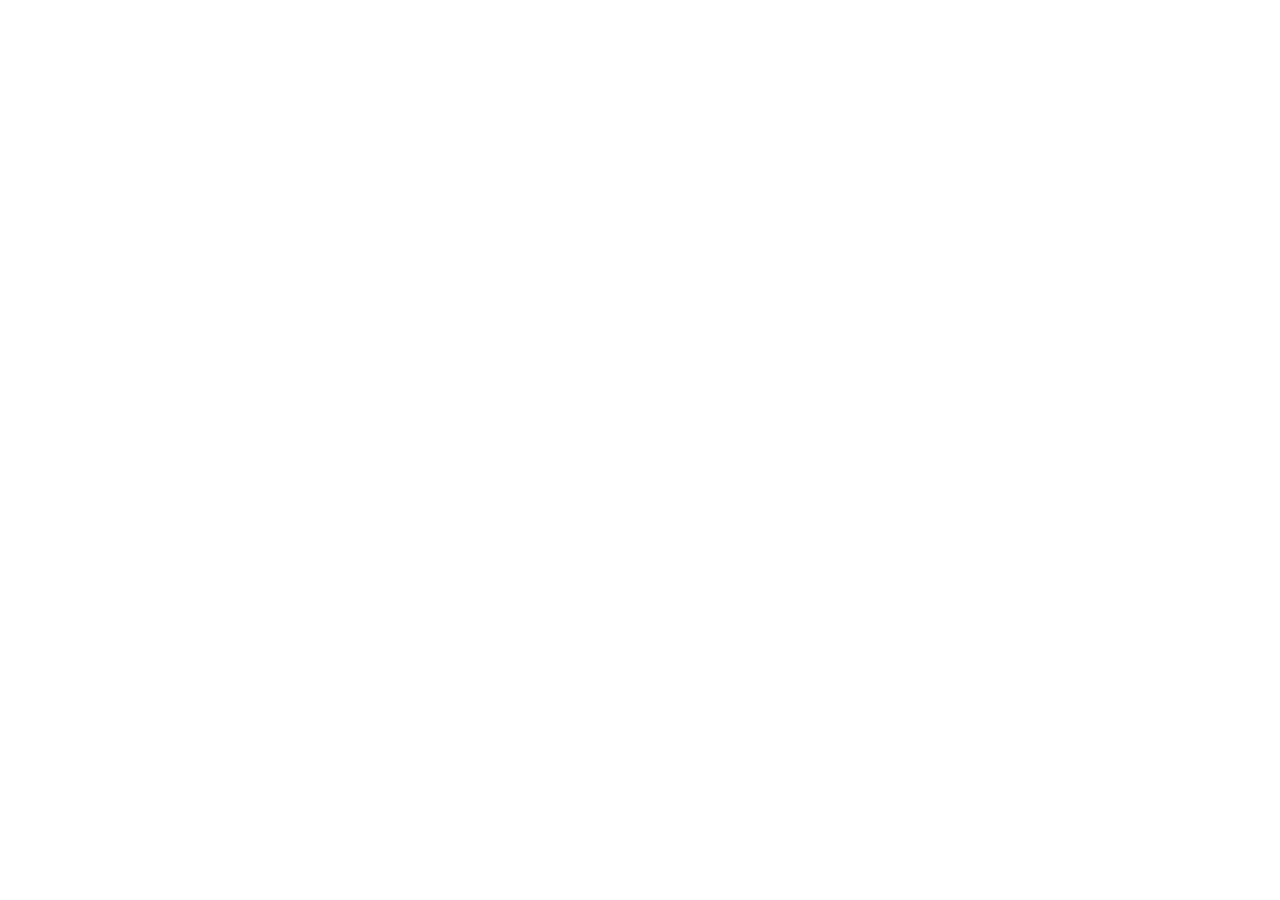
==== index.html @ b27931a9 "Init : création du dépôt, arborescence des fichiers et structure HTML de base" ====
<!DOCTYPE html>
<html lang="fr">
<head>
    <meta charset="UTF-8">
    <meta name="viewport" content="width=device-width, initial-scale=1.0">
    <title>AfriTalent — Accueil</title>
    <!-- Bootstrap 5 via CDN : feuille de style -->
    <link
    href="https://cdn.jsdelivr.net/npm/bootstrap@5.3.0/dist/css/bootstrap.min.css"
    rel="stylesheet">
    <!-- Votre feuille de style personnelle -->
    <link rel="stylesheet" href="css/style.css">
</head>
<body>
    <!-- Le contenu de la page sera ajoute ici -->
    <!-- Bootstrap 5 via CDN : script JavaScript -->
    <script
    src="https://cdn.jsdelivr.net/npm/bootstrap@5.3.0/dist/js/bootstrap.bundle.min.js"
    ></script>
    <!-- Votre script JavaScript -->
    <script src="js/main.js"></script>
 </body>
</html>
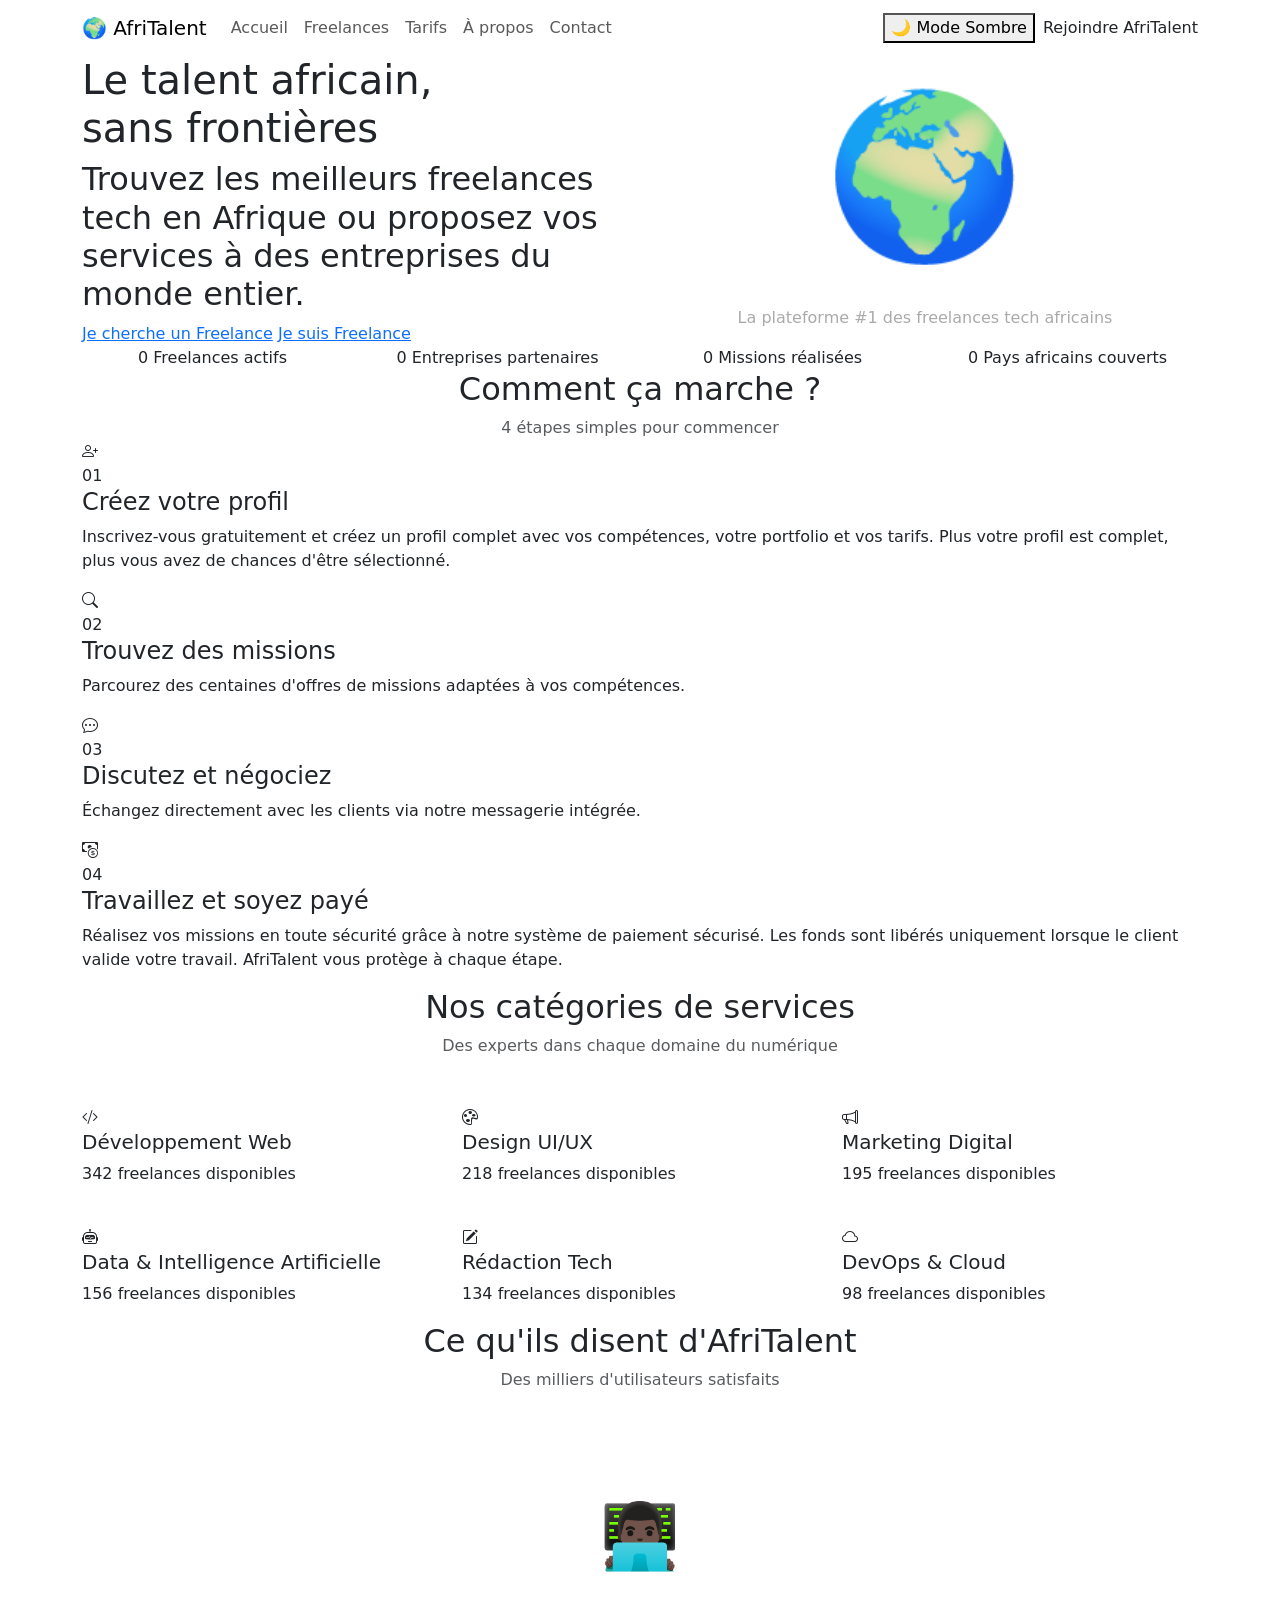
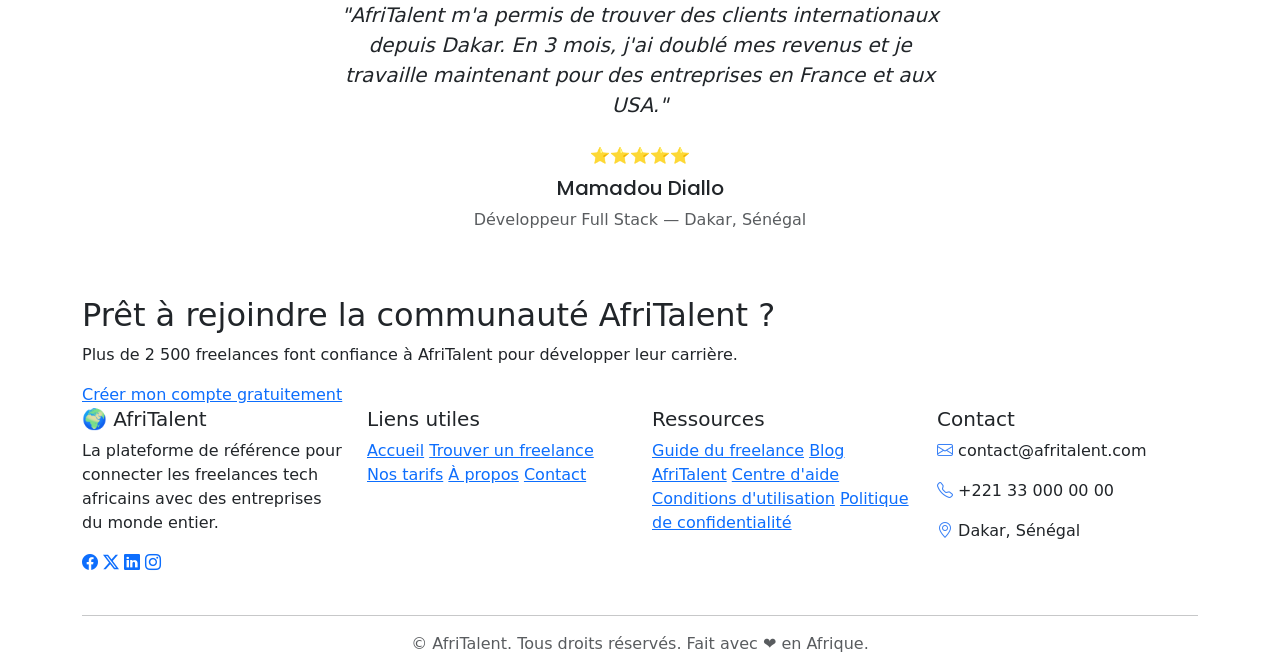
==== commit 337f465b: "test commit" ====
--- a/index.html
+++ b/index.html
@@ -2,22 +2,404 @@
 <html lang="fr">
 <head>
     <meta charset="UTF-8">
+    <!-- Viewport pour que le site soit responsive sur mobile -->
     <meta name="viewport" content="width=device-width, initial-scale=1.0">
-    <title>AfriTalent — Accueil</title>
-    <!-- Bootstrap 5 via CDN : feuille de style -->
-    <link
-    href="https://cdn.jsdelivr.net/npm/bootstrap@5.3.0/dist/css/bootstrap.min.css"
-    rel="stylesheet">
-    <!-- Votre feuille de style personnelle -->
+    <title>AfriTalent - La plateforme des freelances tech en Afrique</title>
+
+    <!-- Bootstrap 5 CSS (framework de mise en page) -->
+    <link href="https://cdn.jsdelivr.net/npm/bootstrap@5.3.0/dist/css/bootstrap.min.css" rel="stylesheet">
+    <!-- Bootstrap Icons (icônes) -->
+    <link href="https://cdn.jsdelivr.net/npm/bootstrap-icons@1.10.0/font/bootstrap-icons.css" rel="stylesheet">
+    <!-- Google Fonts : Poppins pour les titres, Open Sans pour le texte -->
+    <link href="https://fonts.googleapis.com/css2?family=Poppins:wght@400;600;700&family=Open+Sans:wght@400;500&display=swap" rel="stylesheet">
+    <!-- Notre feuille de style personnalisée -->
     <link rel="stylesheet" href="css/style.css">
 </head>
+
 <body>
-    <!-- Le contenu de la page sera ajoute ici -->
-    <!-- Bootstrap 5 via CDN : script JavaScript -->
-    <script
-    src="https://cdn.jsdelivr.net/npm/bootstrap@5.3.0/dist/js/bootstrap.bundle.min.js"
-    ></script>
-    <!-- Votre script JavaScript -->
+
+    <!-- ===========================
+         NAVBAR (barre de navigation)
+    =========================== -->
+    <nav class="navbar navbar-expand-lg">
+        <div class="container">
+            <!-- Logo -->
+            <a class="navbar-brand" href="index.html">
+                🌍 AfriTalent
+            </a>
+
+            <!-- Bouton hamburger pour mobile -->
+            <button class="navbar-toggler" type="button" data-bs-toggle="collapse" data-bs-target="#menuNav">
+                <span class="navbar-toggler-icon"></span>
+            </button>
+
+            <!-- Liens de navigation -->
+            <div class="collapse navbar-collapse" id="menuNav">
+                <ul class="navbar-nav me-auto">
+                    <li class="nav-item">
+                        <a class="nav-link" href="index.html">Accueil</a>
+                    </li>
+                    <li class="nav-item">
+                        <a class="nav-link" href="freelances.html">Freelances</a>
+                    </li>
+                    <li class="nav-item">
+                        <a class="nav-link" href="tarifs.html">Tarifs</a>
+                    </li>
+                    <li class="nav-item">
+                        <a class="nav-link" href="about.html">À propos</a>
+                    </li>
+                    <li class="nav-item">
+                        <a class="nav-link" href="contact.html">Contact</a>
+                    </li>
+                </ul>
+
+                <!-- Partie droite de la navbar -->
+                <div class="d-flex align-items-center gap-2">
+                    <!-- Bouton dark mode -->
+                    <button id="btn-dark-mode">🌙 Mode Sombre</button>
+                    <!-- Bouton CTA -->
+                    <a href="#" class="nav-link btn-rejoindre">Rejoindre AfriTalent</a>
+                </div>
+            </div>
+        </div>
+    </nav>
+
+
+    <!-- ===========================
+         SECTION HERO (bandeau principal)
+    =========================== -->
+    <section class="hero">
+        <div class="container">
+            <div class="row align-items-center">
+                <!-- Texte à gauche -->
+                <div class="col-lg-6">
+                    <h1>
+                        Le talent africain,<br>
+                        <span>sans frontières</span>
+                    </h1>
+                    <h2>
+                        Trouvez les meilleurs freelances tech en Afrique ou proposez vos services à des entreprises du monde entier.
+                    </h2>
+                    <!-- Deux boutons CTA -->
+                    <div>
+                        <a href="freelances.html" class="btn-principal">Je cherche un Freelance</a>
+                        <a href="#" class="btn-secondaire">Je suis Freelance</a>
+                    </div>
+                </div>
+
+                <!-- Image / illustration à droite -->
+                <div class="col-lg-6 text-center">
+                    <!-- On utilise une image SVG simple comme illustration -->
+                    <div style="font-size: 10rem;">🌍</div>
+                    <p style="color: #AAAAAA; margin-top: 10px;">La plateforme #1 des freelances tech africains</p>
+                </div>
+            </div>
+        </div>
+    </section>
+
+
+    <!-- ===========================
+         SECTION STATISTIQUES ANIMÉES
+    =========================== -->
+    <section class="stats">
+        <div class="container">
+            <div class="row text-center">
+
+                <!-- Statistique 1 -->
+                <div class="col-6 col-md-3 stat-boite">
+                    <!-- data-valeur = valeur cible pour l'animation JavaScript -->
+                    <span class="chiffre" data-valeur="2500">0</span>
+                    <span class="label">Freelances actifs</span>
+                </div>
+
+                <!-- Statistique 2 -->
+                <div class="col-6 col-md-3 stat-boite">
+                    <span class="chiffre" data-valeur="800">0</span>
+                    <span class="label">Entreprises partenaires</span>
+                </div>
+
+                <!-- Statistique 3 -->
+                <div class="col-6 col-md-3 stat-boite">
+                    <span class="chiffre" data-valeur="12000">0</span>
+                    <span class="label">Missions réalisées</span>
+                </div>
+
+                <!-- Statistique 4 -->
+                <div class="col-6 col-md-3 stat-boite">
+                    <span class="chiffre" data-valeur="15">0</span>
+                    <span class="label">Pays africains couverts</span>
+                </div>
+            </div>
+        </div>
+    </section>
+
+
+    <!-- ===========================
+         SECTION "COMMENT ÇA MARCHE"
+         Disposition en grille simple
+    =========================== -->
+    <section class="section-comment">
+        <div class="container">
+            <!-- Titre de section -->
+            <h2 class="titre-section text-center">Comment ça marche ?</h2>
+            <p class="text-center text-muted mb-0">4 étapes simples pour commencer</p>
+
+            <!-- Grille des étapes -->
+            <div class="bento-grid">
+
+                <!-- Étape 1 - Grande carte -->
+                <div class="bento-carte grande">
+                    <span class="icone"><i class="bi bi-person-plus"></i></span>
+                    <div class="numero">01</div>
+                    <h4>Créez votre profil</h4>
+                    <p>Inscrivez-vous gratuitement et créez un profil complet avec vos compétences, votre portfolio et vos tarifs. Plus votre profil est complet, plus vous avez de chances d'être sélectionné.</p>
+                </div>
+
+                <!-- Étape 2 -->
+                <div class="bento-carte">
+                    <span class="icone"><i class="bi bi-search"></i></span>
+                    <div class="numero">02</div>
+                    <h4>Trouvez des missions</h4>
+                    <p>Parcourez des centaines d'offres de missions adaptées à vos compétences.</p>
+                </div>
+
+                <!-- Étape 3 -->
+                <div class="bento-carte">
+                    <span class="icone"><i class="bi bi-chat-dots"></i></span>
+                    <div class="numero">03</div>
+                    <h4>Discutez et négociez</h4>
+                    <p>Échangez directement avec les clients via notre messagerie intégrée.</p>
+                </div>
+
+                <!-- Étape 4 - Grande carte -->
+                <div class="bento-carte grande">
+                    <span class="icone"><i class="bi bi-cash-coin"></i></span>
+                    <div class="numero">04</div>
+                    <h4>Travaillez et soyez payé</h4>
+                    <p>Réalisez vos missions en toute sécurité grâce à notre système de paiement sécurisé. Les fonds sont libérés uniquement lorsque le client valide votre travail. AfriTalent vous protège à chaque étape.</p>
+                </div>
+
+            </div>
+        </div>
+    </section>
+
+
+    <!-- ===========================
+         SECTION CATÉGORIES DE SERVICES
+    =========================== -->
+    <section class="section-categories section-padding">
+        <div class="container">
+            <h2 class="titre-section text-center">Nos catégories de services</h2>
+            <p class="text-center text-muted mb-5">Des experts dans chaque domaine du numérique</p>
+
+            <!-- Grille Bootstrap : 3 colonnes sur desktop, 2 sur tablette, 1 sur mobile -->
+            <div class="row g-4">
+
+                <!-- Catégorie 1 -->
+                <div class="col-12 col-md-6 col-lg-4">
+                    <div class="categorie-carte">
+                        <span class="icone-cat"><i class="bi bi-code-slash"></i></span>
+                        <h5>Développement Web</h5>
+                        <p class="nb-freelances">342 freelances disponibles</p>
+                    </div>
+                </div>
+
+                <!-- Catégorie 2 -->
+                <div class="col-12 col-md-6 col-lg-4">
+                    <div class="categorie-carte">
+                        <span class="icone-cat"><i class="bi bi-palette"></i></span>
+                        <h5>Design UI/UX</h5>
+                        <p class="nb-freelances">218 freelances disponibles</p>
+                    </div>
+                </div>
+
+                <!-- Catégorie 3 -->
+                <div class="col-12 col-md-6 col-lg-4">
+                    <div class="categorie-carte">
+                        <span class="icone-cat"><i class="bi bi-megaphone"></i></span>
+                        <h5>Marketing Digital</h5>
+                        <p class="nb-freelances">195 freelances disponibles</p>
+                    </div>
+                </div>
+
+                <!-- Catégorie 4 -->
+                <div class="col-12 col-md-6 col-lg-4">
+                    <div class="categorie-carte">
+                        <span class="icone-cat"><i class="bi bi-robot"></i></span>
+                        <h5>Data & Intelligence Artificielle</h5>
+                        <p class="nb-freelances">156 freelances disponibles</p>
+                    </div>
+                </div>
+
+                <!-- Catégorie 5 -->
+                <div class="col-12 col-md-6 col-lg-4">
+                    <div class="categorie-carte">
+                        <span class="icone-cat"><i class="bi bi-pencil-square"></i></span>
+                        <h5>Rédaction Tech</h5>
+                        <p class="nb-freelances">134 freelances disponibles</p>
+                    </div>
+                </div>
+
+                <!-- Catégorie 6 -->
+                <div class="col-12 col-md-6 col-lg-4">
+                    <div class="categorie-carte">
+                        <span class="icone-cat"><i class="bi bi-cloud"></i></span>
+                        <h5>DevOps & Cloud</h5>
+                        <p class="nb-freelances">98 freelances disponibles</p>
+                    </div>
+                </div>
+
+            </div>
+        </div>
+    </section>
+
+
+    <!-- ===========================
+         SECTION TÉMOIGNAGES (Carousel Bootstrap)
+    =========================== -->
+    <section class="section-padding section-grise">
+        <div class="container">
+            <h2 class="titre-section text-center">Ce qu'ils disent d'AfriTalent</h2>
+            <p class="text-center text-muted mb-5">Des milliers d'utilisateurs satisfaits</p>
+
+            <!-- Carousel Bootstrap -->
+            <div id="carouselTemoignages" class="carousel slide" data-bs-ride="carousel">
+                
+                <!-- Indicateurs (les petits points en bas) -->
+                <div class="carousel-indicators">
+                    <button type="button" data-bs-target="#carouselTemoignages" data-bs-slide-to="0" class="active"></button>
+                    <button type="button" data-bs-target="#carouselTemoignages" data-bs-slide-to="1"></button>
+                    <button type="button" data-bs-target="#carouselTemoignages" data-bs-slide-to="2"></button>
+                </div>
+
+                <!-- Contenu du carousel -->
+                <div class="carousel-inner">
+
+                    <!-- Témoignage 1 (actif = visible au départ) -->
+                    <div class="carousel-item active">
+                        <div class="text-center p-5" style="max-width: 700px; margin: 0 auto;">
+                            <div style="font-size: 4rem;">👨🏿‍💻</div>
+                            <p class="mt-3 mb-4 fs-5 fst-italic">"AfriTalent m'a permis de trouver des clients internationaux depuis Dakar. En 3 mois, j'ai doublé mes revenus et je travaille maintenant pour des entreprises en France et aux USA."</p>
+                            <div class="etoiles mb-2">⭐⭐⭐⭐⭐</div>
+                            <h5 style="font-family: 'Poppins', sans-serif;">Mamadou Diallo</h5>
+                            <p class="text-muted">Développeur Full Stack — Dakar, Sénégal</p>
+                        </div>
+                    </div>
+
+                    <!-- Témoignage 2 -->
+                    <div class="carousel-item">
+                        <div class="text-center p-5" style="max-width: 700px; margin: 0 auto;">
+                            <div style="font-size: 4rem;">👩🏾‍🎨</div>
+                            <p class="mt-3 mb-4 fs-5 fst-italic">"En tant que designer, j'avais du mal à trouver des clients. Depuis mon inscription sur AfriTalent, j'ai un portfolio solide et des missions régulières. La plateforme est simple et efficace."</p>
+                            <div class="etoiles mb-2">⭐⭐⭐⭐⭐</div>
+                            <h5 style="font-family: 'Poppins', sans-serif;">Aïcha Koné</h5>
+                            <p class="text-muted">Designer UI/UX — Abidjan, Côte d'Ivoire</p>
+                        </div>
+                    </div>
+
+                    <!-- Témoignage 3 -->
+                    <div class="carousel-item">
+                        <div class="text-center p-5" style="max-width: 700px; margin: 0 auto;">
+                            <div style="font-size: 4rem;">🏢</div>
+                            <p class="mt-3 mb-4 fs-5 fst-italic">"Nous avons trouvé un excellent développeur en moins de 48h. Le processus est rapide, les profils sont vérifiés et le système de paiement sécurisé nous a rassuré. On recommande !"</p>
+                            <div class="etoiles mb-2">⭐⭐⭐⭐⭐</div>
+                            <h5 style="font-family: 'Poppins', sans-serif;">TechCorp Africa</h5>
+                            <p class="text-muted">Entreprise cliente — Lagos, Nigeria</p>
+                        </div>
+                    </div>
+
+                </div>
+
+                <!-- Boutons précédent/suivant -->
+                <button class="carousel-control-prev" type="button" data-bs-target="#carouselTemoignages" data-bs-slide="prev">
+                    <span class="carousel-control-prev-icon"></span>
+                </button>
+                <button class="carousel-control-next" type="button" data-bs-target="#carouselTemoignages" data-bs-slide="next">
+                    <span class="carousel-control-next-icon"></span>
+                </button>
+
+            </div>
+        </div>
+    </section>
+
+
+    <!-- ===========================
+         SECTION APPEL À L'ACTION (CTA)
+    =========================== -->
+    <section class="section-cta">
+        <div class="container">
+            <h2>Prêt à rejoindre la communauté AfriTalent ?</h2>
+            <p>Plus de 2 500 freelances font confiance à AfriTalent pour développer leur carrière.</p>
+            <a href="#" class="btn-cta-blanc">Créer mon compte gratuitement</a>
+        </div>
+    </section>
+
+
+    <!-- ===========================
+         FOOTER (pied de page)
+    =========================== -->
+    <footer>
+        <div class="container">
+            <div class="row">
+
+                <!-- Colonne 1 : À propos d'AfriTalent -->
+                <div class="col-12 col-md-6 col-lg-3 mb-4">
+                    <h5>🌍 AfriTalent</h5>
+                    <p>La plateforme de référence pour connecter les freelances tech africains avec des entreprises du monde entier.</p>
+                    <!-- Icônes réseaux sociaux -->
+                    <div class="icones-sociaux mt-3">
+                        <a href="#" aria-label="Facebook"><i class="bi bi-facebook"></i></a>
+                        <a href="#" aria-label="Twitter"><i class="bi bi-twitter-x"></i></a>
+                        <a href="#" aria-label="LinkedIn"><i class="bi bi-linkedin"></i></a>
+                        <a href="#" aria-label="Instagram"><i class="bi bi-instagram"></i></a>
+                    </div>
+                </div>
+
+                <!-- Colonne 2 : Liens utiles -->
+                <div class="col-12 col-md-6 col-lg-3 mb-4">
+                    <h5>Liens utiles</h5>
+                    <a href="index.html">Accueil</a>
+                    <a href="freelances.html">Trouver un freelance</a>
+                    <a href="tarifs.html">Nos tarifs</a>
+                    <a href="about.html">À propos</a>
+                    <a href="contact.html">Contact</a>
+                </div>
+
+                <!-- Colonne 3 : Ressources -->
+                <div class="col-12 col-md-6 col-lg-3 mb-4">
+                    <h5>Ressources</h5>
+                    <a href="#">Guide du freelance</a>
+                    <a href="#">Blog AfriTalent</a>
+                    <a href="#">Centre d'aide</a>
+                    <a href="#">Conditions d'utilisation</a>
+                    <a href="#">Politique de confidentialité</a>
+                </div>
+
+                <!-- Colonne 4 : Contact -->
+                <div class="col-12 col-md-6 col-lg-3 mb-4">
+                    <h5>Contact</h5>
+                    <p><i class="bi bi-envelope" style="color: #3B82F6;"></i> contact@afritalent.com</p>
+                    <p><i class="bi bi-telephone" style="color: #3B82F6;"></i> +221 33 000 00 00</p>
+                    <p><i class="bi bi-geo-alt" style="color: #3B82F6;"></i> Dakar, Sénégal</p>
+                </div>
+
+            </div>
+
+            <!-- Ligne de séparation -->
+            <hr>
+
+            <!-- Copyright avec année dynamique (générée par JavaScript) -->
+            <p class="text-center text-muted">
+                &copy; <span id="annee-courante"></span> AfriTalent. Tous droits réservés. Fait avec ❤️ en Afrique.
+            </p>
+        </div>
+    </footer>
+
+
+    <!-- Bootstrap 5 JavaScript (nécessaire pour le carousel, la navbar mobile, etc.) -->
+    <script src="https://cdn.jsdelivr.net/npm/bootstrap@5.3.0/dist/js/bootstrap.bundle.min.js"></script>
+    <!-- Notre script JavaScript personnalisé -->
     <script src="js/main.js"></script>
- </body>
-</html>+
+</body>
+</html>
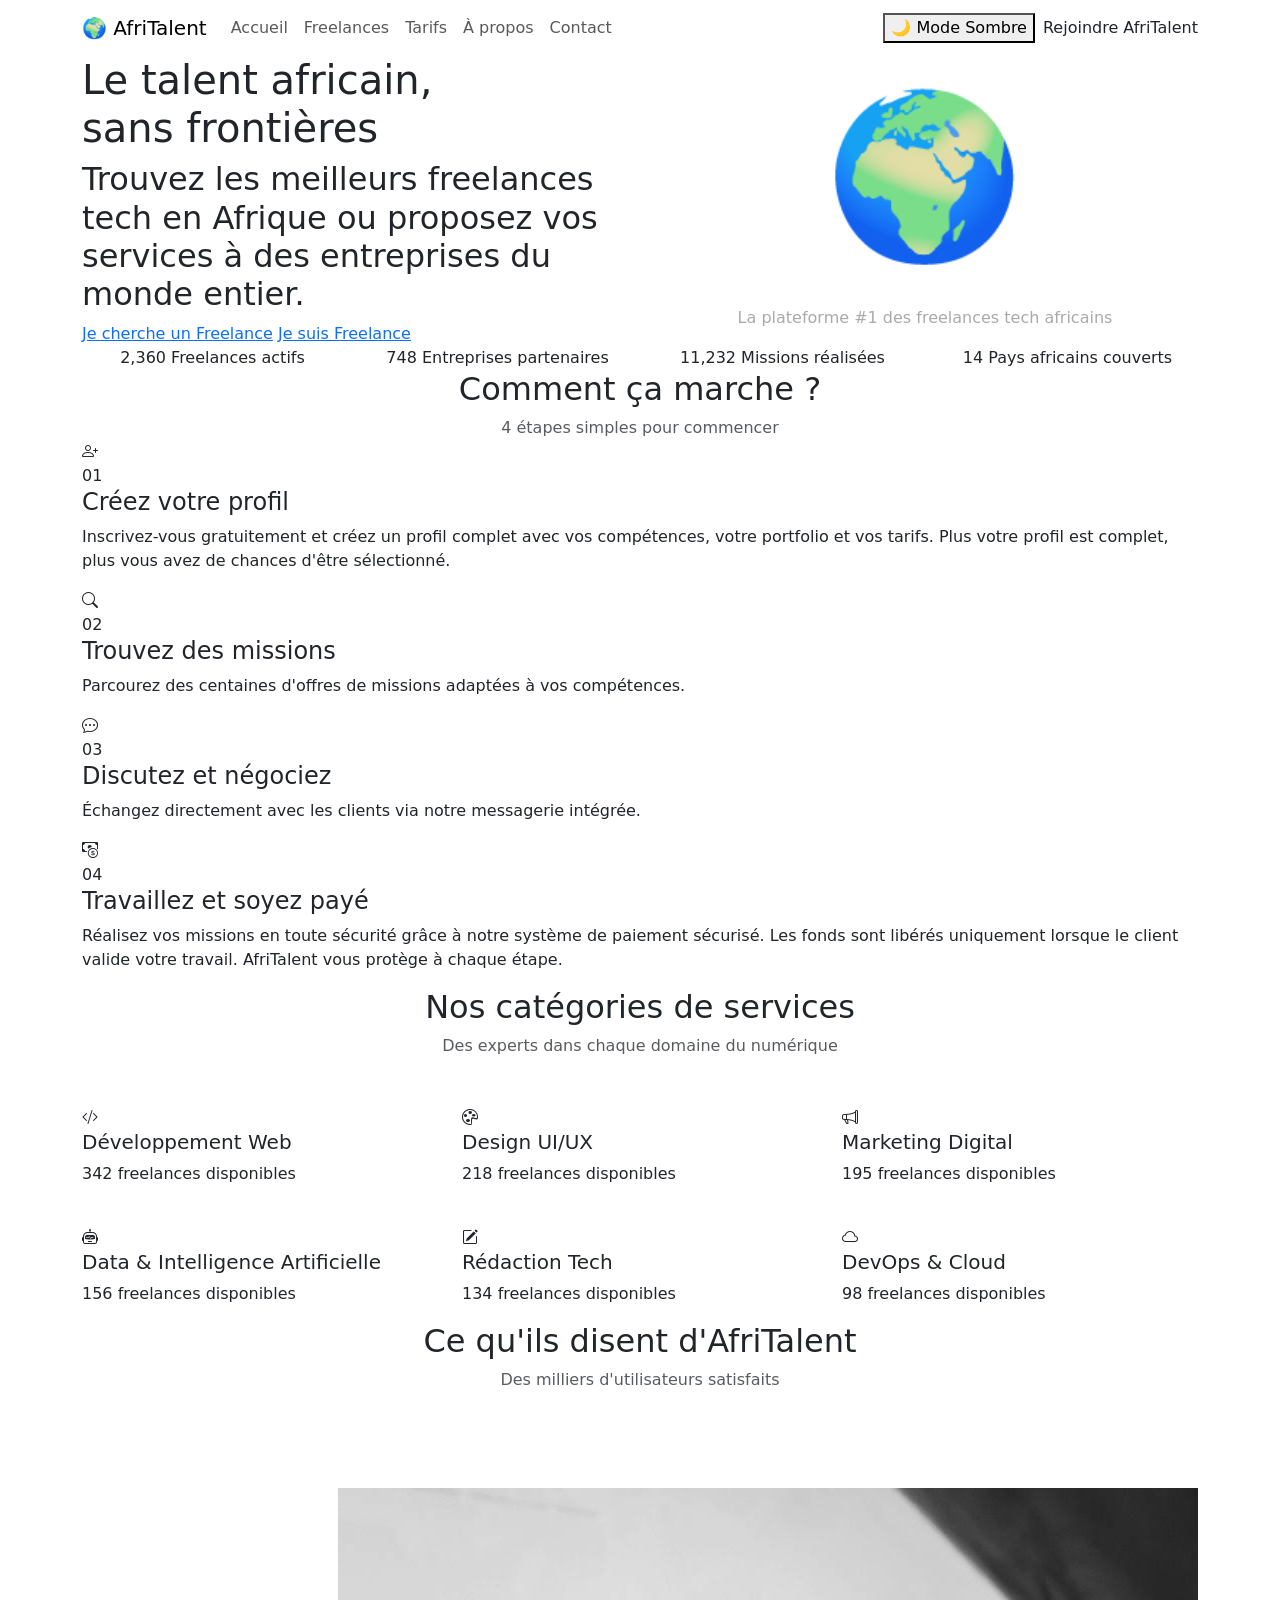
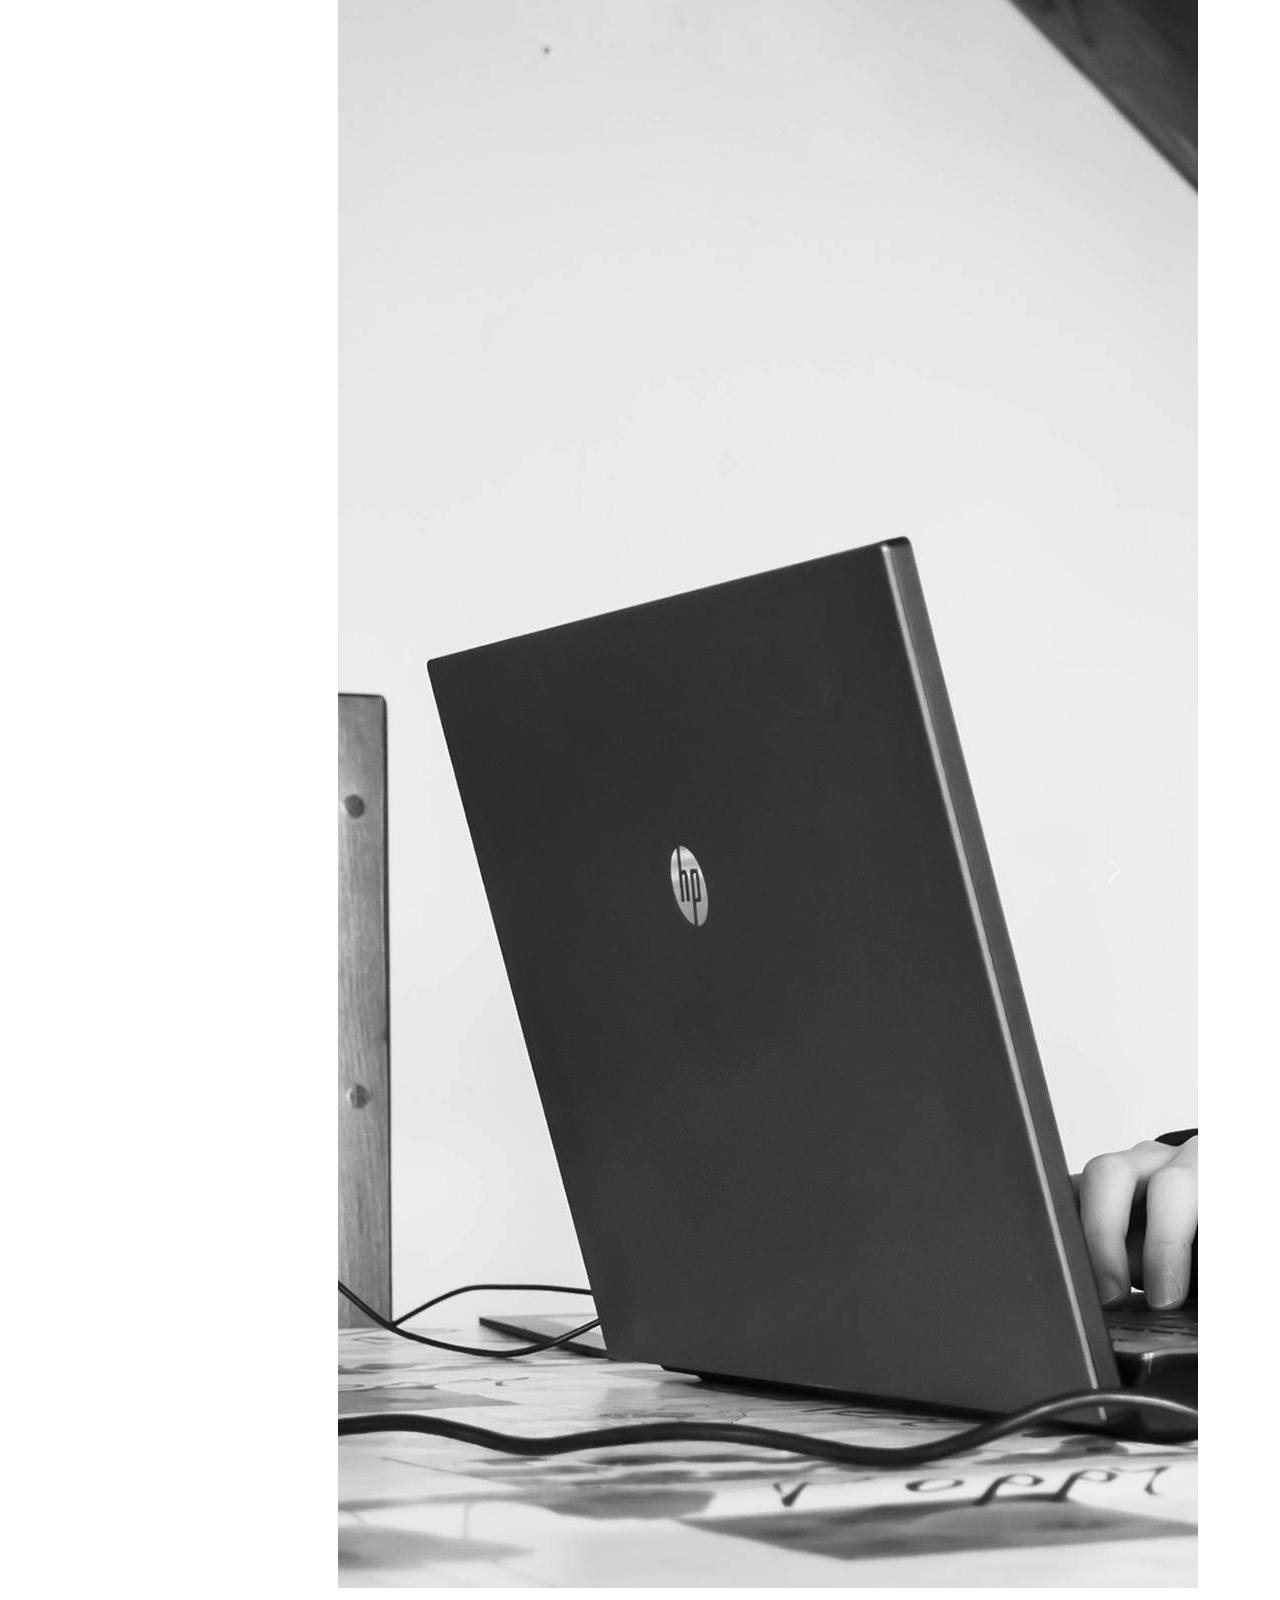
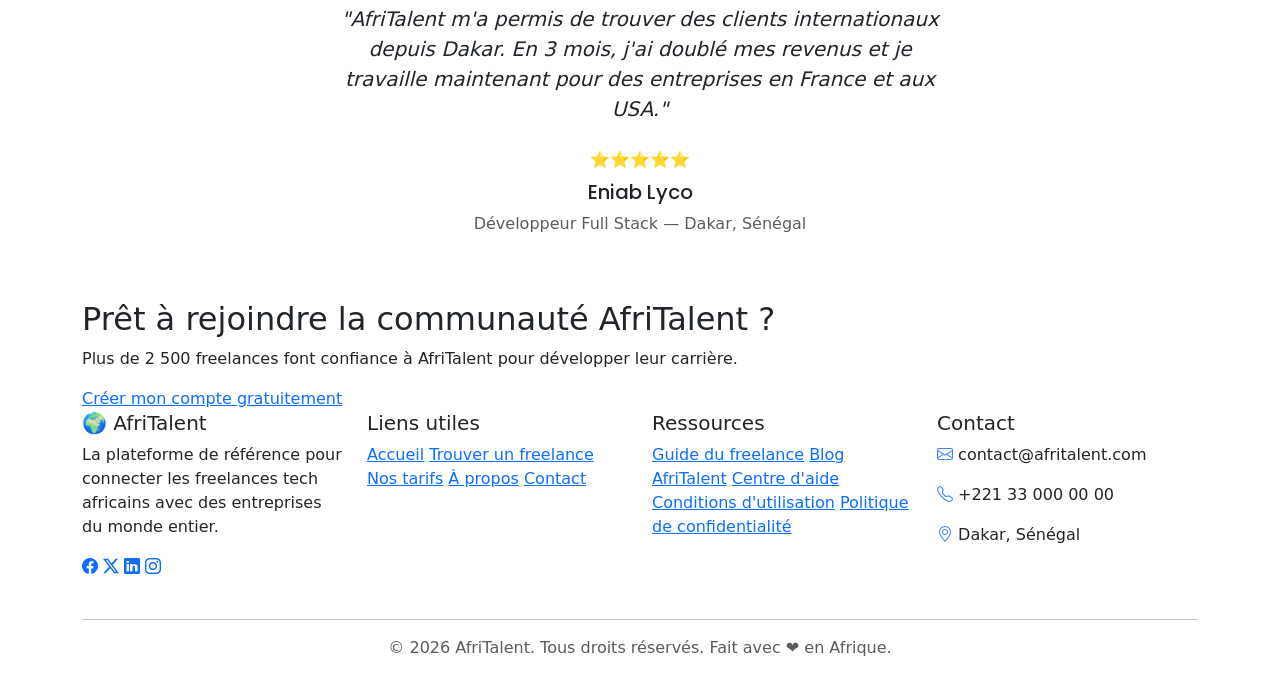
==== commit a494825a: "commit 2 terminé" ====
--- a/index.html
+++ b/index.html
@@ -2,15 +2,11 @@
 <html lang="fr">
 <head>
     <meta charset="UTF-8">
-    <!-- Viewport pour que le site soit responsive sur mobile -->
     <meta name="viewport" content="width=device-width, initial-scale=1.0">
     <title>AfriTalent - La plateforme des freelances tech en Afrique</title>
 
-    <!-- Bootstrap 5 CSS (framework de mise en page) -->
     <link href="https://cdn.jsdelivr.net/npm/bootstrap@5.3.0/dist/css/bootstrap.min.css" rel="stylesheet">
-    <!-- Bootstrap Icons (icônes) -->
     <link href="https://cdn.jsdelivr.net/npm/bootstrap-icons@1.10.0/font/bootstrap-icons.css" rel="stylesheet">
-    <!-- Google Fonts : Poppins pour les titres, Open Sans pour le texte -->
     <link href="https://fonts.googleapis.com/css2?family=Poppins:wght@400;600;700&family=Open+Sans:wght@400;500&display=swap" rel="stylesheet">
     <!-- Notre feuille de style personnalisée -->
     <link rel="stylesheet" href="css/style.css">
@@ -18,9 +14,7 @@
 
 <body>
 
-    <!-- ===========================
-         NAVBAR (barre de navigation)
-    =========================== -->
+    <!-- NAVBAR -->
     <nav class="navbar navbar-expand-lg">
         <div class="container">
             <!-- Logo -->
@@ -65,9 +59,7 @@
     </nav>
 
 
-    <!-- ===========================
-         SECTION HERO (bandeau principal)
-    =========================== -->
+    <!-- HERO -->
     <section class="hero">
         <div class="container">
             <div class="row align-items-center">
@@ -89,7 +81,6 @@
 
                 <!-- Image / illustration à droite -->
                 <div class="col-lg-6 text-center">
-                    <!-- On utilise une image SVG simple comme illustration -->
                     <div style="font-size: 10rem;">🌍</div>
                     <p style="color: #AAAAAA; margin-top: 10px;">La plateforme #1 des freelances tech africains</p>
                 </div>
@@ -134,10 +125,7 @@
     </section>
 
 
-    <!-- ===========================
-         SECTION "COMMENT ÇA MARCHE"
-         Disposition en grille simple
-    =========================== -->
+    <!-- COMMENT ça MARCHE-->
     <section class="section-comment">
         <div class="container">
             <!-- Titre de section -->
@@ -254,9 +242,7 @@
     </section>
 
 
-    <!-- ===========================
-         SECTION TÉMOIGNAGES (Carousel Bootstrap)
-    =========================== -->
+    <!-- TEMOIGNAGES -->
     <section class="section-padding section-grise">
         <div class="container">
             <h2 class="titre-section text-center">Ce qu'ils disent d'AfriTalent</h2>
@@ -278,10 +264,10 @@
                     <!-- Témoignage 1 (actif = visible au départ) -->
                     <div class="carousel-item active">
                         <div class="text-center p-5" style="max-width: 700px; margin: 0 auto;">
-                            <div style="font-size: 4rem;">👨🏿‍💻</div>
+                            <div style="font-size: 4rem;"><img src="images/ab.jpg" alt=""></div>
                             <p class="mt-3 mb-4 fs-5 fst-italic">"AfriTalent m'a permis de trouver des clients internationaux depuis Dakar. En 3 mois, j'ai doublé mes revenus et je travaille maintenant pour des entreprises en France et aux USA."</p>
                             <div class="etoiles mb-2">⭐⭐⭐⭐⭐</div>
-                            <h5 style="font-family: 'Poppins', sans-serif;">Mamadou Diallo</h5>
+                            <h5 style="font-family: 'Poppins', sans-serif;">Eniab Lyco</h5>
                             <p class="text-muted">Développeur Full Stack — Dakar, Sénégal</p>
                         </div>
                     </div>
@@ -289,10 +275,10 @@
                     <!-- Témoignage 2 -->
                     <div class="carousel-item">
                         <div class="text-center p-5" style="max-width: 700px; margin: 0 auto;">
-                            <div style="font-size: 4rem;">👩🏾‍🎨</div>
+                            <div style="font-size: 4rem;"><img src="images/p1.jpg" alt=""></div>
                             <p class="mt-3 mb-4 fs-5 fst-italic">"En tant que designer, j'avais du mal à trouver des clients. Depuis mon inscription sur AfriTalent, j'ai un portfolio solide et des missions régulières. La plateforme est simple et efficace."</p>
                             <div class="etoiles mb-2">⭐⭐⭐⭐⭐</div>
-                            <h5 style="font-family: 'Poppins', sans-serif;">Aïcha Koné</h5>
+                            <h5 style="font-family: 'Poppins', sans-serif;">Abba Sané</h5>
                             <p class="text-muted">Designer UI/UX — Abidjan, Côte d'Ivoire</p>
                         </div>
                     </div>
@@ -300,10 +286,10 @@
                     <!-- Témoignage 3 -->
                     <div class="carousel-item">
                         <div class="text-center p-5" style="max-width: 700px; margin: 0 auto;">
-                            <div style="font-size: 4rem;">🏢</div>
+                            <div style="font-size: 4rem;"><img src="images/Aw.jpg" alt=""></div>
                             <p class="mt-3 mb-4 fs-5 fst-italic">"Nous avons trouvé un excellent développeur en moins de 48h. Le processus est rapide, les profils sont vérifiés et le système de paiement sécurisé nous a rassuré. On recommande !"</p>
                             <div class="etoiles mb-2">⭐⭐⭐⭐⭐</div>
-                            <h5 style="font-family: 'Poppins', sans-serif;">TechCorp Africa</h5>
+                            <h5 style="font-family: 'Poppins', sans-serif;">Awa Mané</h5>
                             <p class="text-muted">Entreprise cliente — Lagos, Nigeria</p>
                         </div>
                     </div>
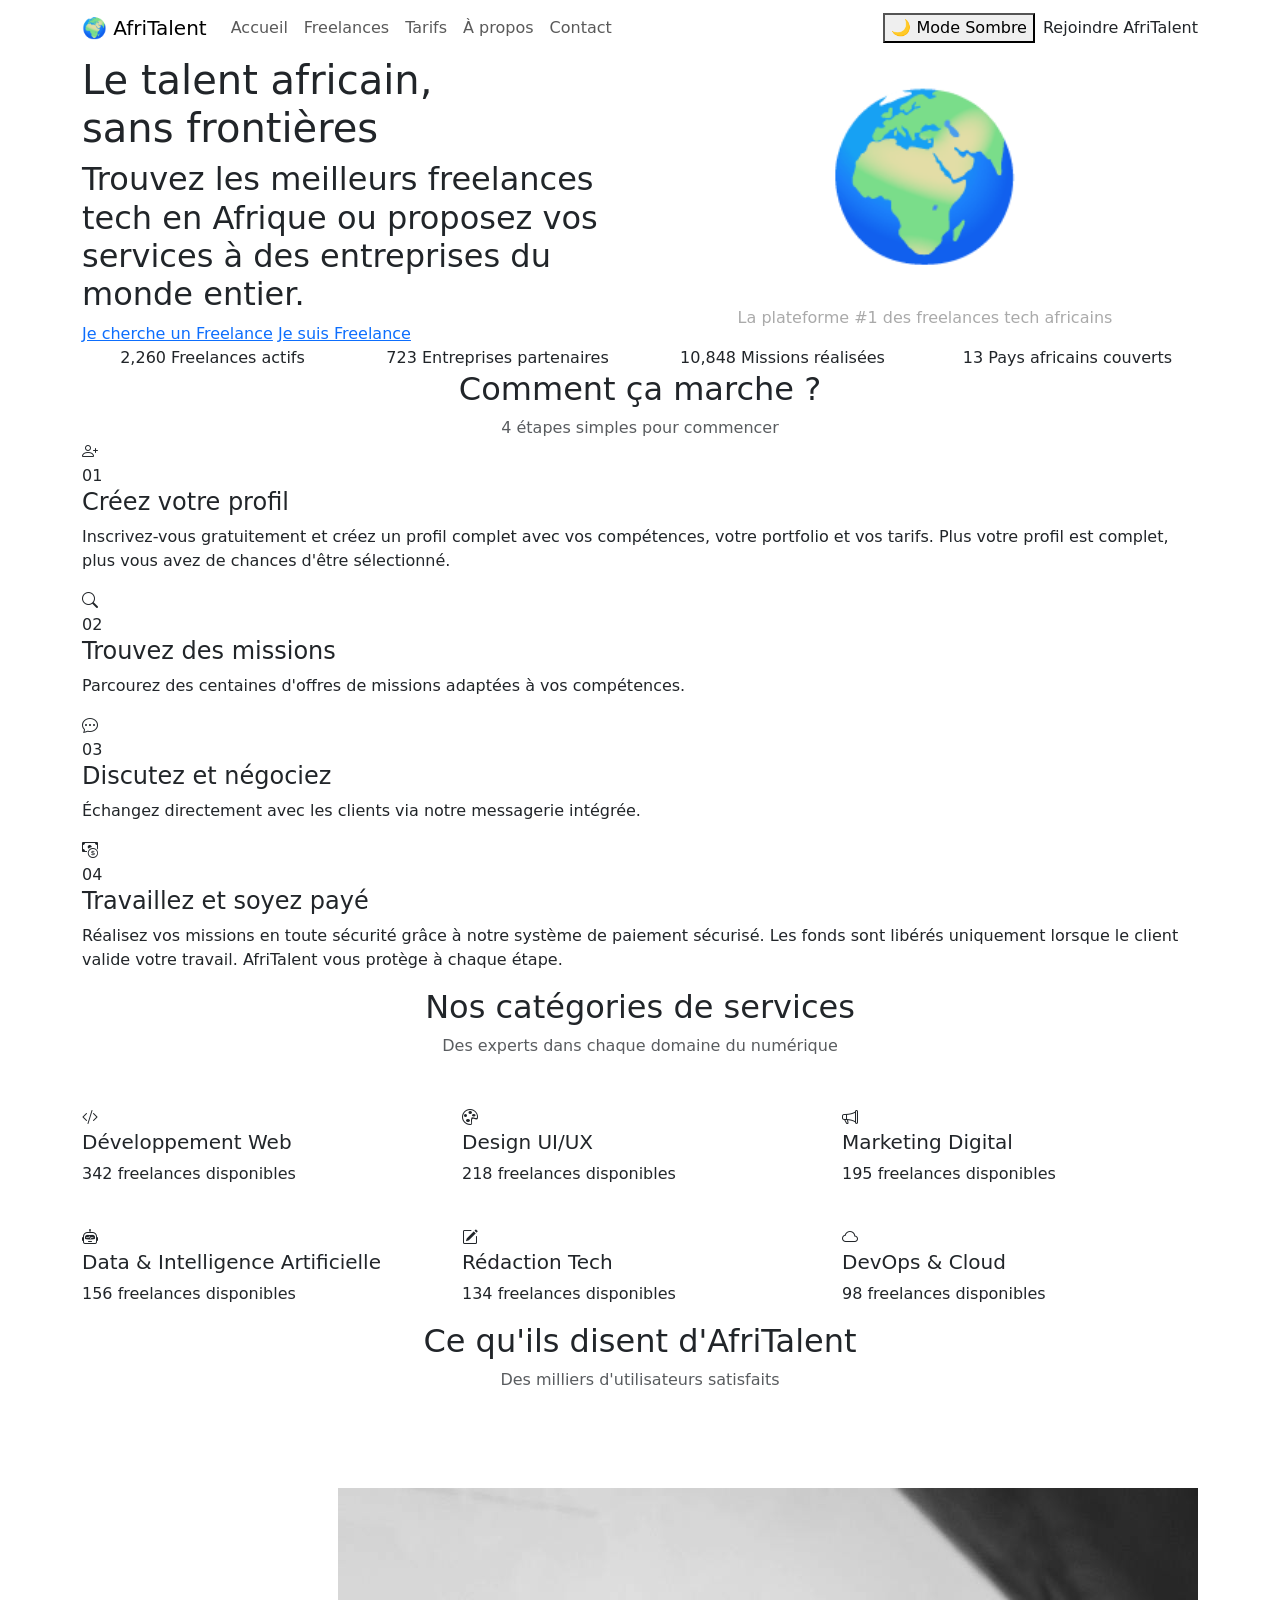
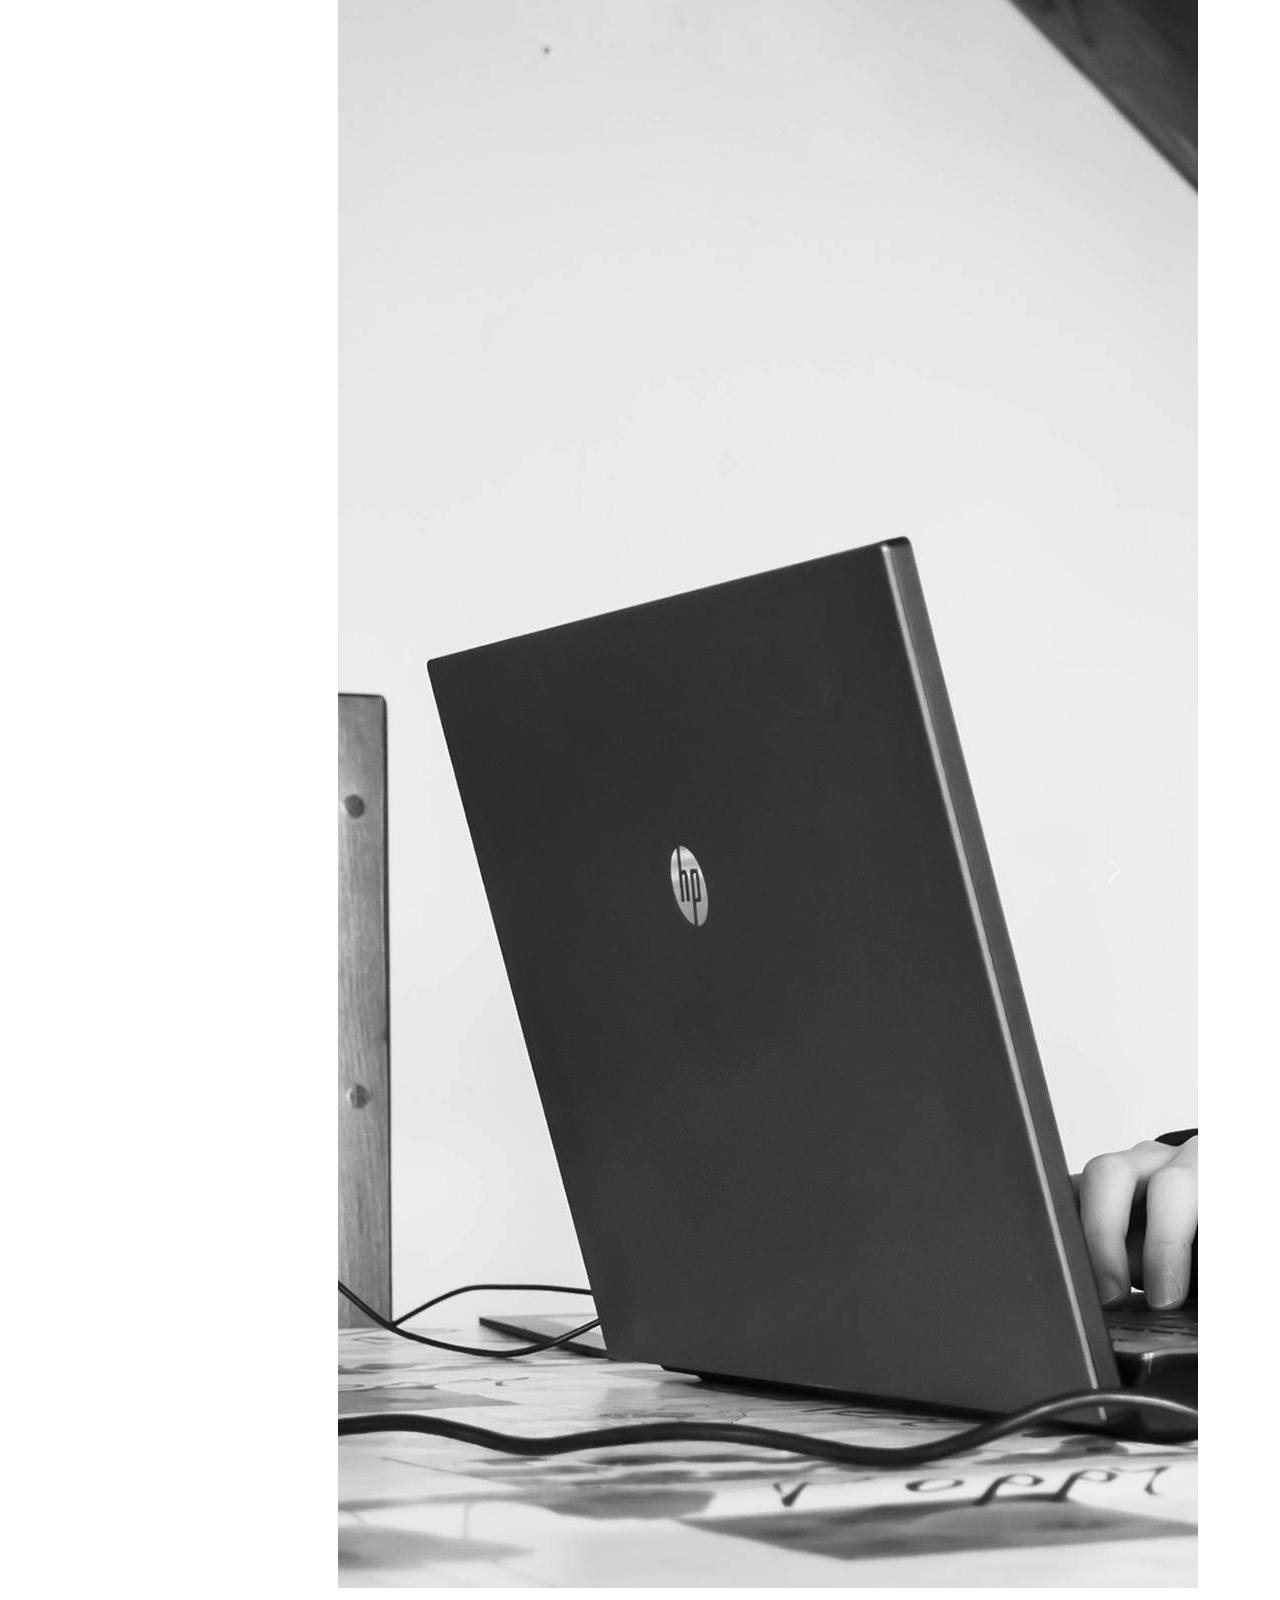
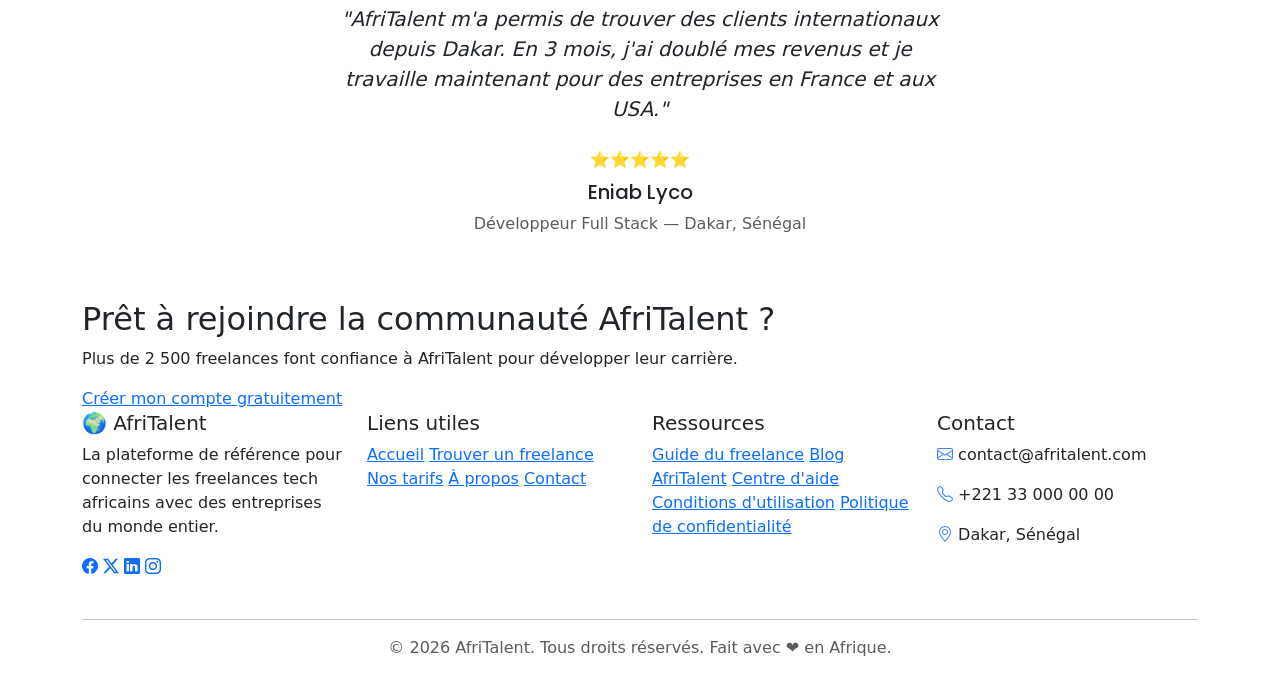
==== commit dead1cfa: "commit 7" ====
--- a/index.html
+++ b/index.html
@@ -60,7 +60,7 @@
 
 
     <!-- HERO -->
-    <section class="hero">
+    <section class="hero fade-in">
         <div class="container">
             <div class="row align-items-center">
                 <!-- Texte à gauche -->
@@ -89,9 +89,7 @@
     </section>
 
 
-    <!-- ===========================
-         SECTION STATISTIQUES ANIMÉES
-    =========================== -->
+    <!--   SECTION STATISTIQUES ANIMÉES-->
     <section class="stats">
         <div class="container">
             <div class="row text-center">
@@ -172,9 +170,7 @@
     </section>
 
 
-    <!-- ===========================
-         SECTION CATÉGORIES DE SERVICES
-    =========================== -->
+    <!--   SECTION CATÉGORIES DE SERVICES -->
     <section class="section-categories section-padding">
         <div class="container">
             <h2 class="titre-section text-center">Nos catégories de services</h2>
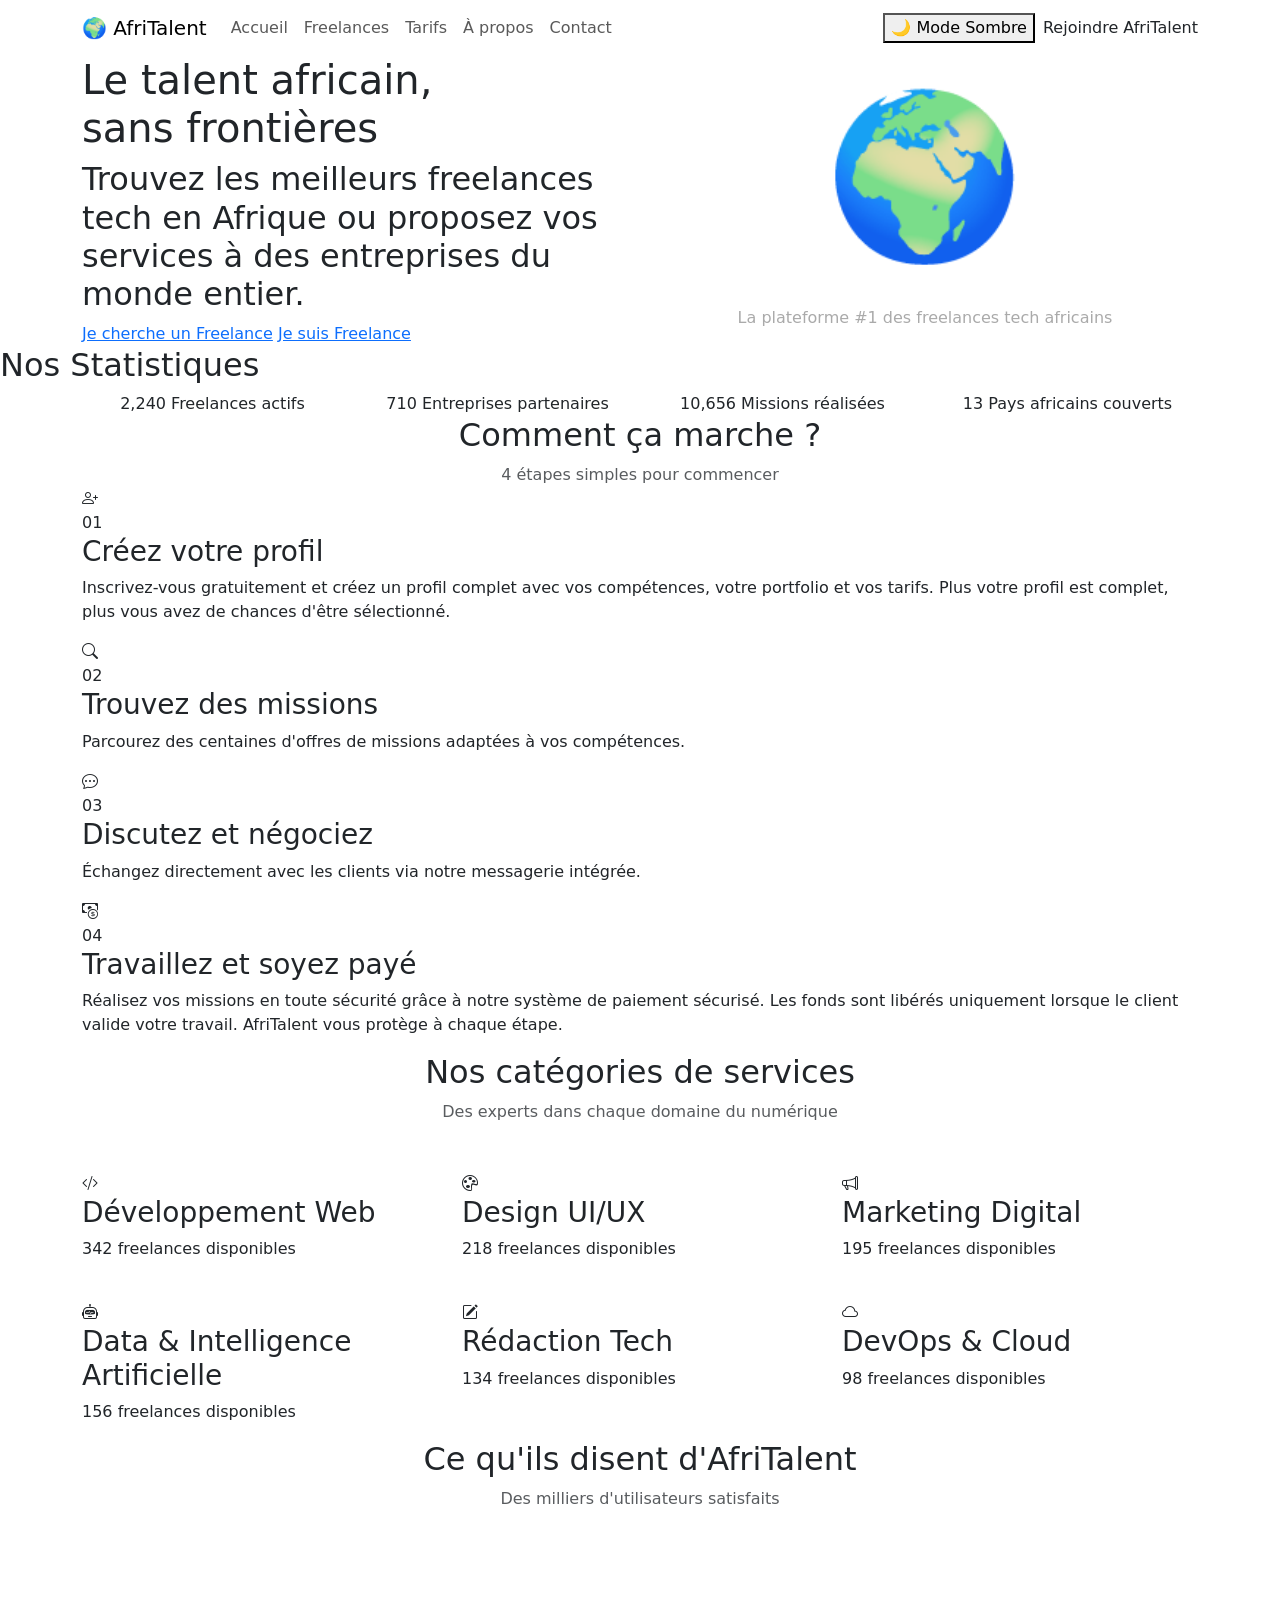
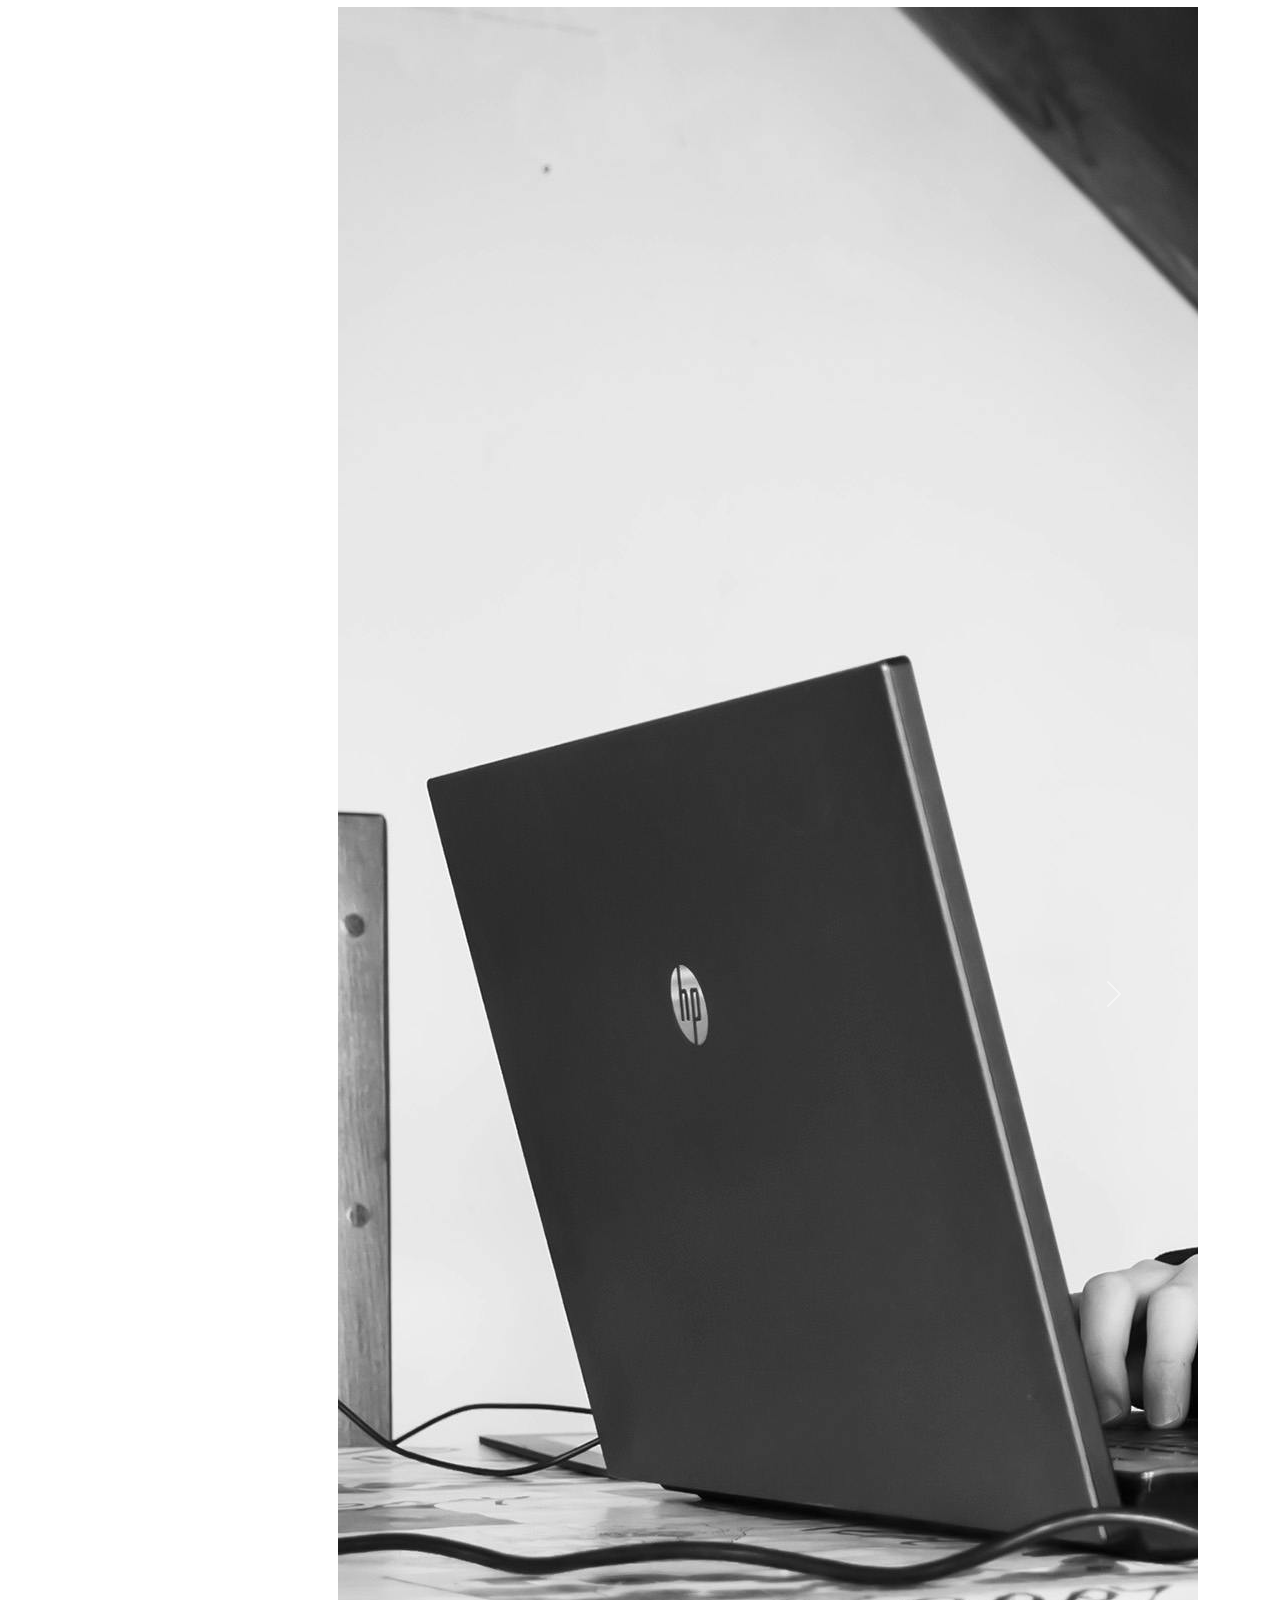
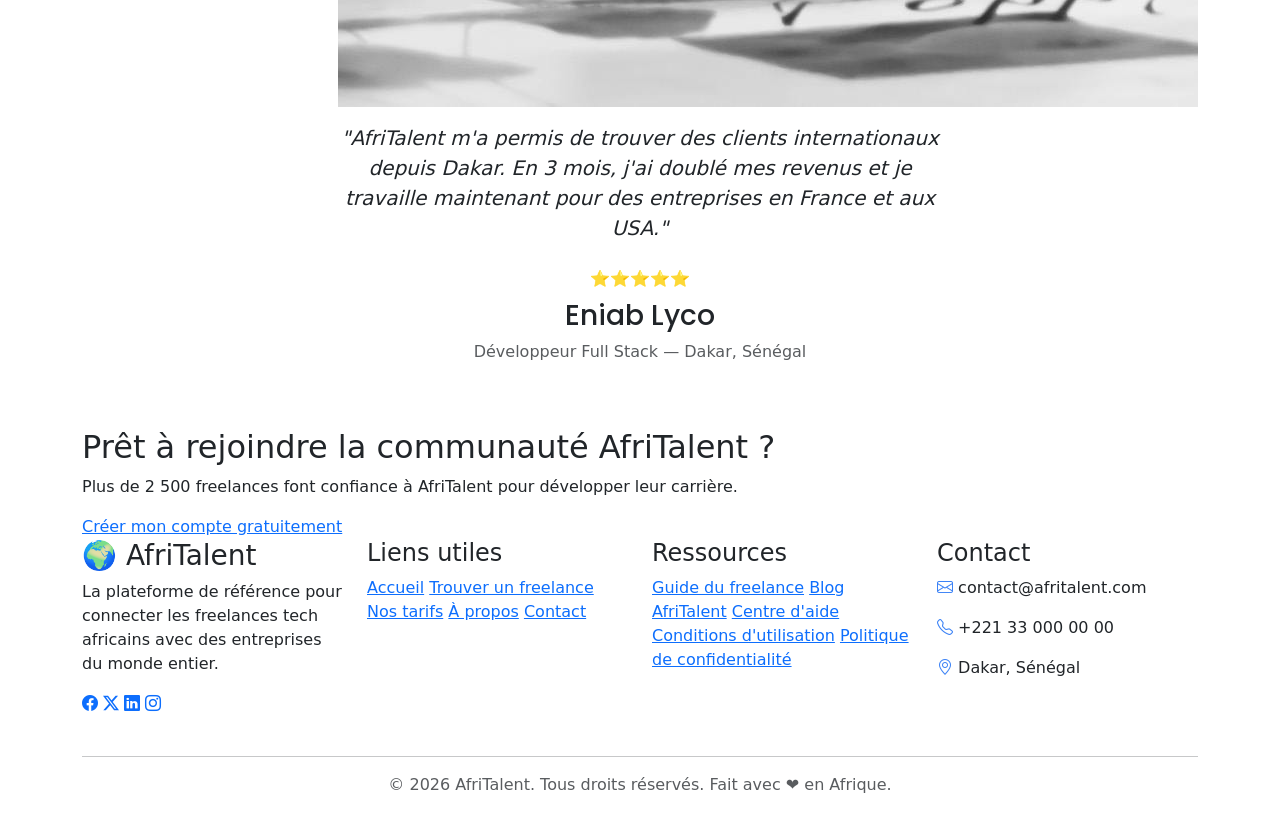
==== commit 8f4d280b: "commit 9" ====
--- a/index.html
+++ b/index.html
@@ -91,6 +91,7 @@
 
     <!--   SECTION STATISTIQUES ANIMÉES-->
     <section class="stats">
+        <h2>Nos Statistiques</h2>
         <div class="container">
             <div class="row text-center">
 
@@ -137,7 +138,7 @@
                 <div class="bento-carte grande">
                     <span class="icone"><i class="bi bi-person-plus"></i></span>
                     <div class="numero">01</div>
-                    <h4>Créez votre profil</h4>
+                    <h3>Créez votre profil</h3>
                     <p>Inscrivez-vous gratuitement et créez un profil complet avec vos compétences, votre portfolio et vos tarifs. Plus votre profil est complet, plus vous avez de chances d'être sélectionné.</p>
                 </div>
 
@@ -145,7 +146,7 @@
                 <div class="bento-carte">
                     <span class="icone"><i class="bi bi-search"></i></span>
                     <div class="numero">02</div>
-                    <h4>Trouvez des missions</h4>
+                    <h3>Trouvez des missions</h3>
                     <p>Parcourez des centaines d'offres de missions adaptées à vos compétences.</p>
                 </div>
 
@@ -153,7 +154,7 @@
                 <div class="bento-carte">
                     <span class="icone"><i class="bi bi-chat-dots"></i></span>
                     <div class="numero">03</div>
-                    <h4>Discutez et négociez</h4>
+                    <h3>Discutez et négociez</h3>
                     <p>Échangez directement avec les clients via notre messagerie intégrée.</p>
                 </div>
 
@@ -161,7 +162,7 @@
                 <div class="bento-carte grande">
                     <span class="icone"><i class="bi bi-cash-coin"></i></span>
                     <div class="numero">04</div>
-                    <h4>Travaillez et soyez payé</h4>
+                    <h3>Travaillez et soyez payé</h3>
                     <p>Réalisez vos missions en toute sécurité grâce à notre système de paiement sécurisé. Les fonds sont libérés uniquement lorsque le client valide votre travail. AfriTalent vous protège à chaque étape.</p>
                 </div>
 
@@ -183,7 +184,7 @@
                 <div class="col-12 col-md-6 col-lg-4">
                     <div class="categorie-carte">
                         <span class="icone-cat"><i class="bi bi-code-slash"></i></span>
-                        <h5>Développement Web</h5>
+                        <H3>Développement Web</h3>
                         <p class="nb-freelances">342 freelances disponibles</p>
                     </div>
                 </div>
@@ -192,7 +193,7 @@
                 <div class="col-12 col-md-6 col-lg-4">
                     <div class="categorie-carte">
                         <span class="icone-cat"><i class="bi bi-palette"></i></span>
-                        <h5>Design UI/UX</h5>
+                        <h3>Design UI/UX</h3>
                         <p class="nb-freelances">218 freelances disponibles</p>
                     </div>
                 </div>
@@ -201,7 +202,7 @@
                 <div class="col-12 col-md-6 col-lg-4">
                     <div class="categorie-carte">
                         <span class="icone-cat"><i class="bi bi-megaphone"></i></span>
-                        <h5>Marketing Digital</h5>
+                        <h3>Marketing Digital</h3>
                         <p class="nb-freelances">195 freelances disponibles</p>
                     </div>
                 </div>
@@ -210,7 +211,7 @@
                 <div class="col-12 col-md-6 col-lg-4">
                     <div class="categorie-carte">
                         <span class="icone-cat"><i class="bi bi-robot"></i></span>
-                        <h5>Data & Intelligence Artificielle</h5>
+                        <h3>Data & Intelligence Artificielle</h3>
                         <p class="nb-freelances">156 freelances disponibles</p>
                     </div>
                 </div>
@@ -219,7 +220,7 @@
                 <div class="col-12 col-md-6 col-lg-4">
                     <div class="categorie-carte">
                         <span class="icone-cat"><i class="bi bi-pencil-square"></i></span>
-                        <h5>Rédaction Tech</h5>
+                        <h3>Rédaction Tech</h3>
                         <p class="nb-freelances">134 freelances disponibles</p>
                     </div>
                 </div>
@@ -228,7 +229,7 @@
                 <div class="col-12 col-md-6 col-lg-4">
                     <div class="categorie-carte">
                         <span class="icone-cat"><i class="bi bi-cloud"></i></span>
-                        <h5>DevOps & Cloud</h5>
+                        <h3>DevOps & Cloud</h3>
                         <p class="nb-freelances">98 freelances disponibles</p>
                     </div>
                 </div>
@@ -263,7 +264,7 @@
                             <div style="font-size: 4rem;"><img src="images/ab.jpg" alt=""></div>
                             <p class="mt-3 mb-4 fs-5 fst-italic">"AfriTalent m'a permis de trouver des clients internationaux depuis Dakar. En 3 mois, j'ai doublé mes revenus et je travaille maintenant pour des entreprises en France et aux USA."</p>
                             <div class="etoiles mb-2">⭐⭐⭐⭐⭐</div>
-                            <h5 style="font-family: 'Poppins', sans-serif;">Eniab Lyco</h5>
+                            <h3 style="font-family: 'Poppins', sans-serif;">Eniab Lyco</h3>
                             <p class="text-muted">Développeur Full Stack — Dakar, Sénégal</p>
                         </div>
                     </div>
@@ -274,7 +275,7 @@
                             <div style="font-size: 4rem;"><img src="images/p1.jpg" alt=""></div>
                             <p class="mt-3 mb-4 fs-5 fst-italic">"En tant que designer, j'avais du mal à trouver des clients. Depuis mon inscription sur AfriTalent, j'ai un portfolio solide et des missions régulières. La plateforme est simple et efficace."</p>
                             <div class="etoiles mb-2">⭐⭐⭐⭐⭐</div>
-                            <h5 style="font-family: 'Poppins', sans-serif;">Abba Sané</h5>
+                            <h3 style="font-family: 'Poppins', sans-serif;">Abba Sané</h3>
                             <p class="text-muted">Designer UI/UX — Abidjan, Côte d'Ivoire</p>
                         </div>
                     </div>
@@ -285,7 +286,7 @@
                             <div style="font-size: 4rem;"><img src="images/Aw.jpg" alt=""></div>
                             <p class="mt-3 mb-4 fs-5 fst-italic">"Nous avons trouvé un excellent développeur en moins de 48h. Le processus est rapide, les profils sont vérifiés et le système de paiement sécurisé nous a rassuré. On recommande !"</p>
                             <div class="etoiles mb-2">⭐⭐⭐⭐⭐</div>
-                            <h5 style="font-family: 'Poppins', sans-serif;">Awa Mané</h5>
+                            <h3 style="font-family: 'Poppins', sans-serif;">Awa Mané</h3>
                             <p class="text-muted">Entreprise cliente — Lagos, Nigeria</p>
                         </div>
                     </div>
@@ -305,9 +306,7 @@
     </section>
 
 
-    <!-- ===========================
-         SECTION APPEL À L'ACTION (CTA)
-    =========================== -->
+    <!-- SECTION APPEL À L'ACTION (CTA) -->
     <section class="section-cta">
         <div class="container">
             <h2>Prêt à rejoindre la communauté AfriTalent ?</h2>
@@ -317,16 +316,14 @@
     </section>
 
 
-    <!-- ===========================
-         FOOTER (pied de page)
-    =========================== -->
+    <!--FOOTER (pied de page) -->
     <footer>
         <div class="container">
             <div class="row">
 
                 <!-- Colonne 1 : À propos d'AfriTalent -->
                 <div class="col-12 col-md-6 col-lg-3 mb-4">
-                    <h5>🌍 AfriTalent</h5>
+                    <h3>🌍 AfriTalent</h3>
                     <p>La plateforme de référence pour connecter les freelances tech africains avec des entreprises du monde entier.</p>
                     <!-- Icônes réseaux sociaux -->
                     <div class="icones-sociaux mt-3">
@@ -339,7 +336,7 @@
 
                 <!-- Colonne 2 : Liens utiles -->
                 <div class="col-12 col-md-6 col-lg-3 mb-4">
-                    <h5>Liens utiles</h5>
+                    <h4>Liens utiles</h4>
                     <a href="index.html">Accueil</a>
                     <a href="freelances.html">Trouver un freelance</a>
                     <a href="tarifs.html">Nos tarifs</a>
@@ -349,7 +346,7 @@
 
                 <!-- Colonne 3 : Ressources -->
                 <div class="col-12 col-md-6 col-lg-3 mb-4">
-                    <h5>Ressources</h5>
+                    <h4>Ressources</h4>
                     <a href="#">Guide du freelance</a>
                     <a href="#">Blog AfriTalent</a>
                     <a href="#">Centre d'aide</a>
@@ -359,7 +356,7 @@
 
                 <!-- Colonne 4 : Contact -->
                 <div class="col-12 col-md-6 col-lg-3 mb-4">
-                    <h5>Contact</h5>
+                    <h4>Contact</h4>
                     <p><i class="bi bi-envelope" style="color: #3B82F6;"></i> contact@afritalent.com</p>
                     <p><i class="bi bi-telephone" style="color: #3B82F6;"></i> +221 33 000 00 00</p>
                     <p><i class="bi bi-geo-alt" style="color: #3B82F6;"></i> Dakar, Sénégal</p>
